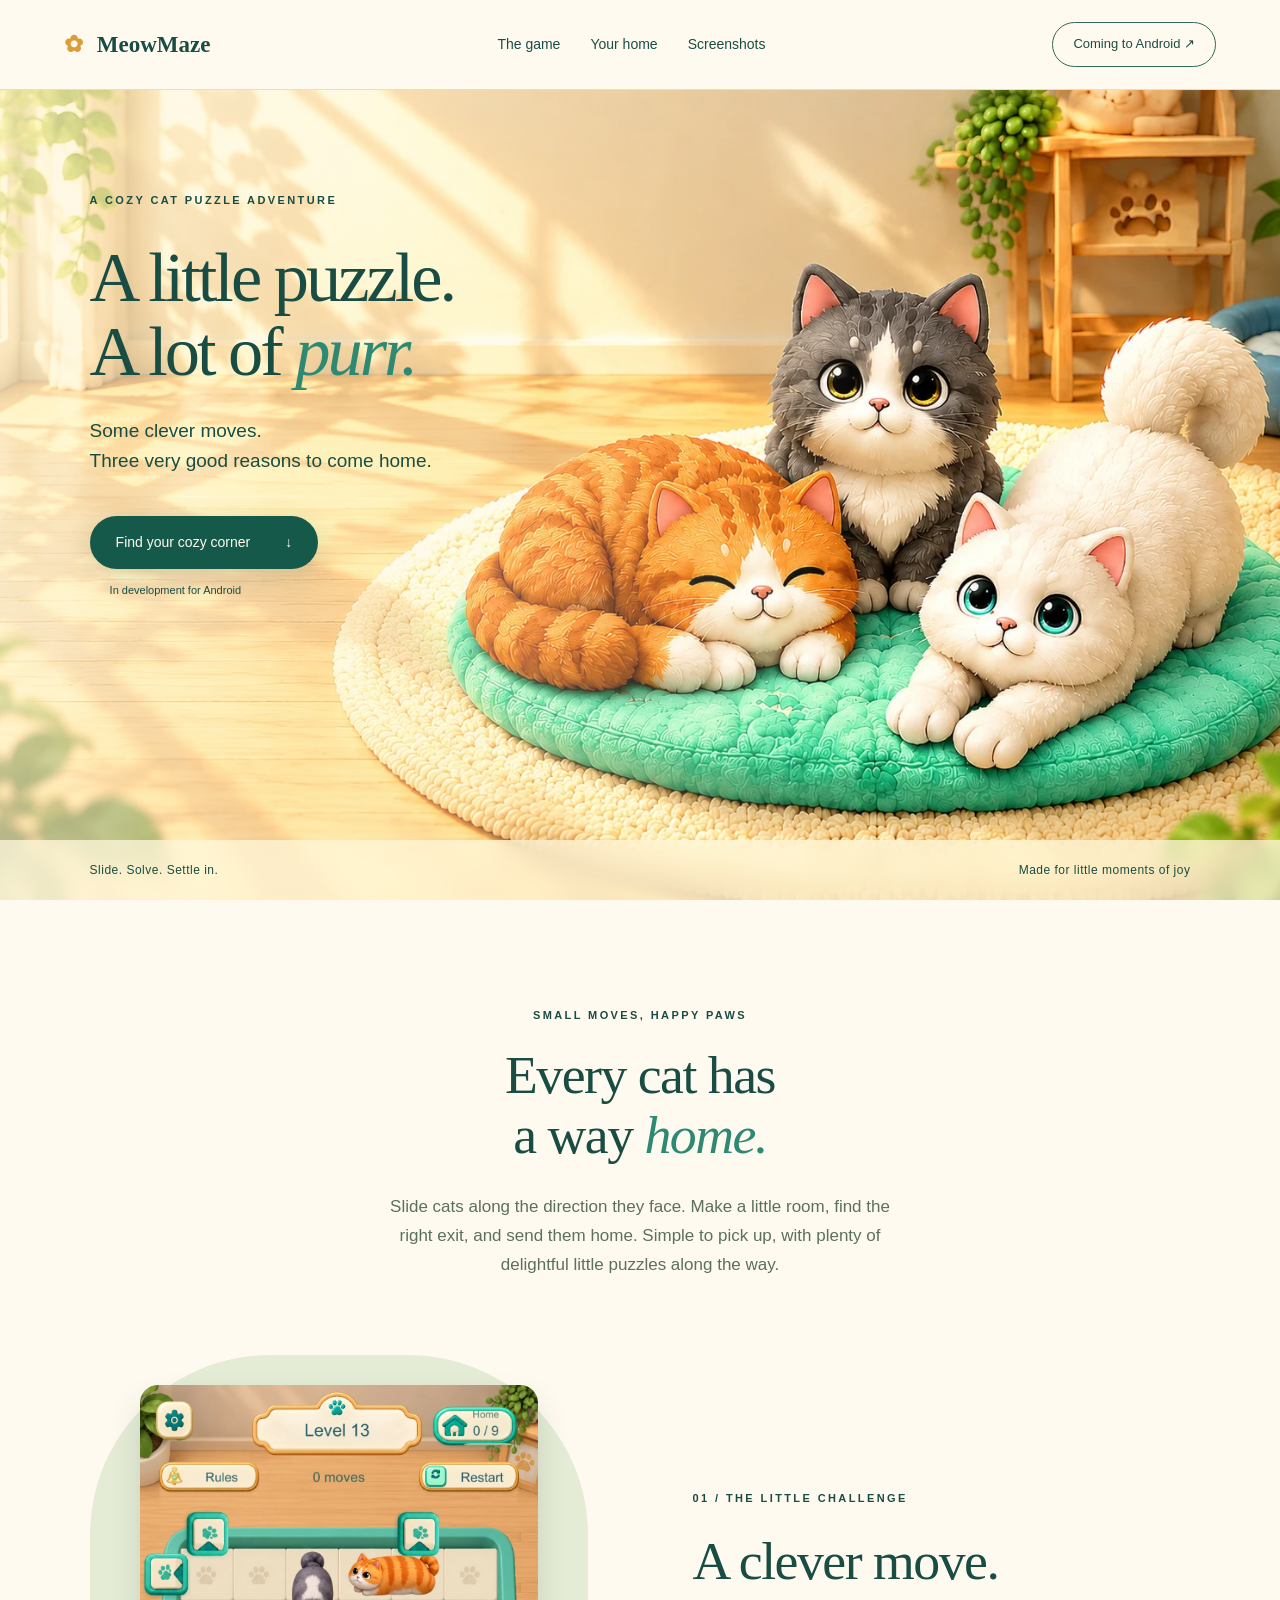
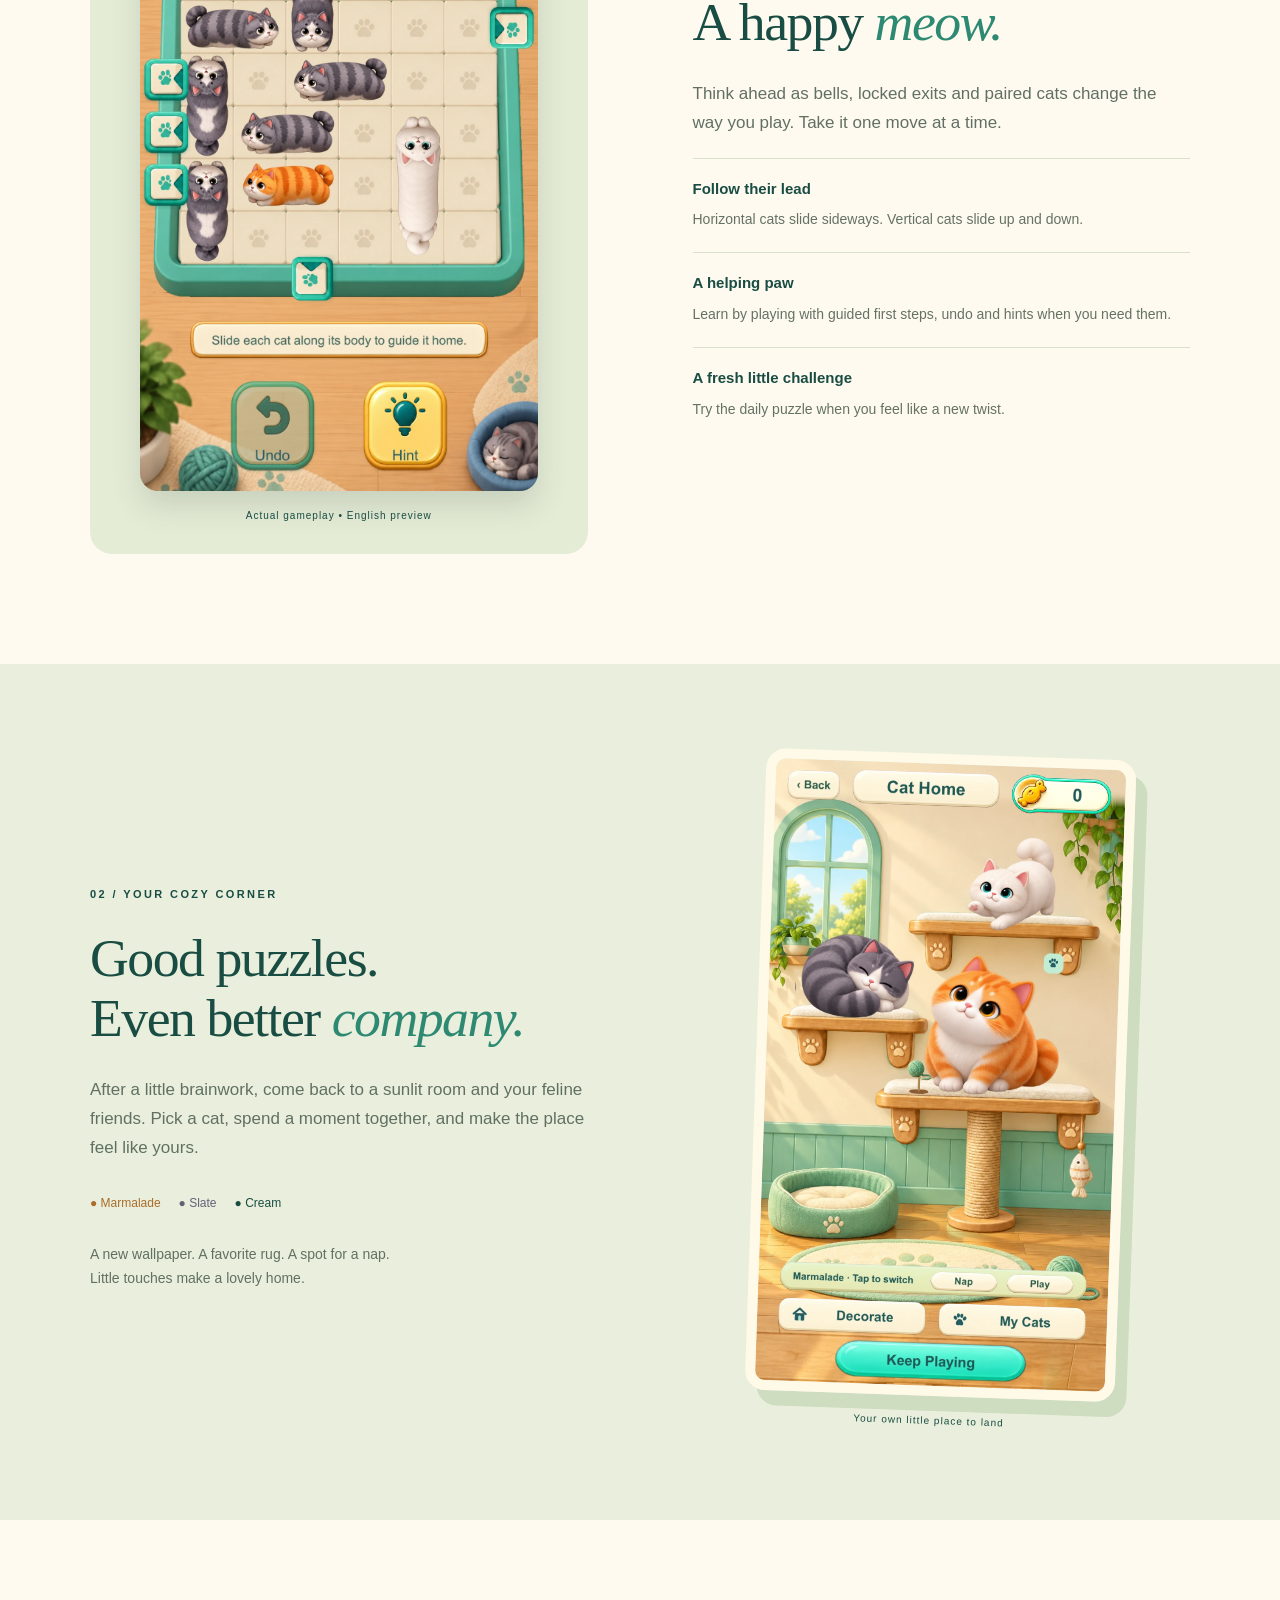
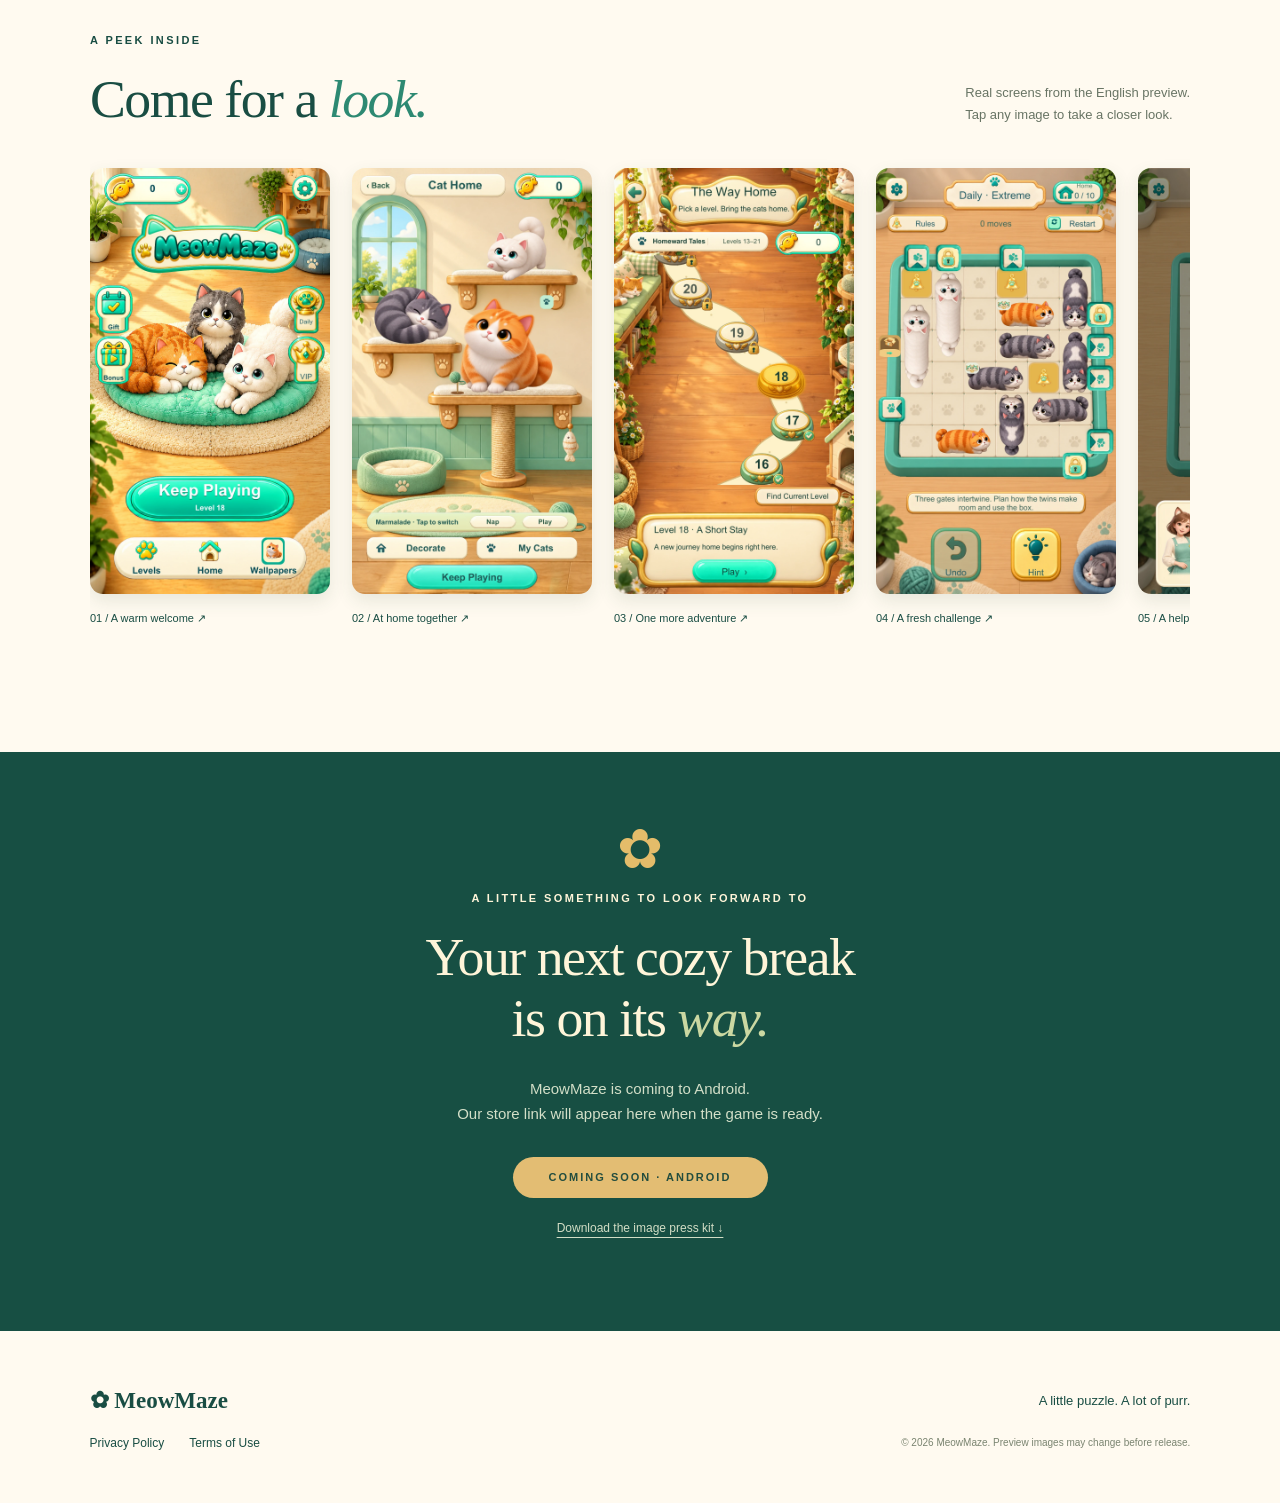
==== index.html @ b41af933 "Publish MeowMaze website" ====
<!doctype html><html lang="en"><head><meta charset="utf-8"><meta name="viewport" content="width=device-width,initial-scale=1"><meta name="theme-color" content="#114e46"><title>MeowMaze — A cozy cat puzzle adventure</title><meta name="description" content="Slide adorable cats, untangle clever puzzles, and settle into a little home of your own. Discover MeowMaze, a cozy puzzle adventure coming to Android."><meta property="og:title" content="MeowMaze"><meta property="og:description" content="A little puzzle. A lot of purr."><meta property="og:image" content="https://lsy-game.github.io/meowmaze/assets/01-main-menu.webp?v=20261106"><link rel="icon" href="./assets/icon.png"><link rel="stylesheet" href="./style.css"></head><body>
<header><a class="wordmark" href="./" aria-label="MeowMaze home"><span aria-hidden="true">✿</span> MeowMaze</a><nav aria-label="Main navigation"><a href="#game">The game</a><a href="#home">Your home</a><a href="#screenshots">Screenshots</a></nav><a class="nav-cta" href="#release">Coming to Android ↗</a></header>
<main><section class="hero"><img class="hero-art" src="./assets/hero.webp" alt="Marmalade, Slate and Cream relaxing together on their mint cushion"><div class="hero-copy"><p class="eyebrow">A COZY CAT PUZZLE ADVENTURE</p><h1>A little puzzle.<br>A lot of <em>purr.</em></h1><p>Some clever moves.<br>Three very good reasons to come home.</p><a class="button" href="#game">Find your cozy corner <span>↓</span></a><span class="release-note">In development for Android</span></div><div class="hero-footer"><span>Slide. Solve. Settle in.</span><span>Made for little moments of joy</span></div></section>
<section class="intro" id="game"><p class="eyebrow">SMALL MOVES, HAPPY PAWS</p><h2>Every cat has<br>a way <em>home.</em></h2><p>Slide cats along the direction they face. Make a little room, find the right exit, and send them home. Simple to pick up, with plenty of delightful little puzzles along the way.</p></section>
<section class="play-story wrap"><div class="screenshot-stack"><img src="./assets/04-slide-puzzle.webp?v=20261106" alt="English gameplay showing cats and exits on a sliding puzzle board" loading="lazy"><span class="photo-caption">Actual gameplay • English preview</span></div><div class="story-copy"><span class="chapter">01 / THE LITTLE CHALLENGE</span><h2>A clever move.<br>A happy <em>meow.</em></h2><p>Think ahead as bells, locked exits and paired cats change the way you play. Take it one move at a time.</p><div class="detail"><b>Follow their lead</b><p>Horizontal cats slide sideways. Vertical cats slide up and down.</p></div><div class="detail"><b>A helping paw</b><p>Learn by playing with guided first steps, undo and hints when you need them.</p></div><div class="detail"><b>A fresh little challenge</b><p>Try the daily puzzle when you feel like a new twist.</p></div></div></section>
<section class="home-story" id="home"><div class="home-inner wrap"><div class="story-copy"><span class="chapter">02 / YOUR COZY CORNER</span><h2>Good puzzles.<br>Even better <em>company.</em></h2><p>After a little brainwork, come back to a sunlit room and your feline friends. Pick a cat, spend a moment together, and make the place feel like yours.</p><div class="cat-names"><span>● Marmalade</span><span>● Slate</span><span>● Cream</span></div><p class="quiet">A new wallpaper. A favorite rug. A spot for a nap.<br>Little touches make a lovely home.</p></div><div class="home-photo"><img src="./assets/02-cat-home.webp?v=20261106" alt="The cat home with a sunny window, three cats and mint furnishings" loading="lazy"><span class="photo-caption">Your own little place to land</span></div></div></section>
<section class="gallery wrap" id="screenshots"><div class="gallery-heading"><div><p class="eyebrow">A PEEK INSIDE</p><h2>Come for a <em>look.</em></h2></div><p>Real screens from the English preview.<br>Tap any image to take a closer look.</p></div><div class="gallery-track">
<button class="shot" data-screen="01-main-menu" data-caption="A warm welcome"><img src="./assets/01-main-menu.webp?v=20261106" alt="Main menu" loading="lazy"><span>01 / A warm welcome ↗</span></button><button class="shot" data-screen="02-cat-home" data-caption="Your cozy cat home"><img src="./assets/02-cat-home.webp?v=20261106" alt="Cat home" loading="lazy"><span>02 / At home together ↗</span></button><button class="shot" data-screen="03-homeward-trail" data-caption="The homeward trail"><img src="./assets/03-homeward-trail.webp?v=20261106" alt="Level selection trail" loading="lazy"><span>03 / One more adventure ↗</span></button><button class="shot" data-screen="05-daily-challenge" data-caption="A daily puzzle"><img src="./assets/05-daily-challenge.webp?v=20261106" alt="Daily challenge puzzle" loading="lazy"><span>04 / A fresh challenge ↗</span></button><button class="shot" data-screen="06-first-lesson" data-caption="Your first little lesson"><img src="./assets/06-first-lesson.webp?v=20261106" alt="English first lesson with the cat guide" loading="lazy"><span>05 / A helping paw ↗</span></button><button class="shot" data-screen="07-decorate" data-caption="Make yourself at home"><img src="./assets/07-decorate.webp?v=20261106" alt="Decoration preview" loading="lazy"><span>06 / Make it yours ↗</span></button></div></section>
<section class="release" id="release"><span aria-hidden="true" class="flower">✿</span><p class="eyebrow">A LITTLE SOMETHING TO LOOK FORWARD TO</p><h2>Your next cozy break<br>is on its <em>way.</em></h2><p>MeowMaze is coming to Android.<br>Our store link will appear here when the game is ready.</p><span class="coming">COMING SOON · ANDROID</span><a href="./press-kit.zip" class="press-link" download>Download the image press kit ↓</a></section></main>
<footer><a class="wordmark" href="./">✿ MeowMaze</a><p>A little puzzle. A lot of purr.</p><div><a href="./privacy.html">Privacy Policy</a><a href="./terms.html">Terms of Use</a></div><small>© 2026 MeowMaze. Preview images may change before release.</small></footer>
<dialog id="lightbox"><button class="close" aria-label="Close screenshot">×</button><button class="prev" aria-label="Previous screenshot">‹</button><figure><img alt=""><figcaption></figcaption></figure><button class="next" aria-label="Next screenshot">›</button></dialog><script src="./app.js?v=20261106"></script></body></html>
---- style.css ----
@font-face{font-family:unused;src:local('Georgia')}*{box-sizing:border-box}html{scroll-behavior:smooth;scroll-padding-top:90px}body{margin:0;color:#194d43;background:#fffaf0;font:17px/1.7 'Trebuchet MS',Arial,sans-serif}a{color:inherit}button{font:inherit}header{height:90px;padding:0 5%;display:flex;align-items:center;justify-content:space-between;gap:22px;background:#fffaf0;border-bottom:1px solid #dbe3cc}header a{text-decoration:none}nav{display:flex;gap:30px;font-size:14px}.wordmark{font-family:Georgia,serif;font-size:23px;font-weight:bold;white-space:nowrap}.wordmark span{color:#dc9d39;margin-right:8px}.nav-cta{font-size:13px;border:1px solid #336957;border-radius:30px;padding:10px 20px}.hero{position:relative;min-height:690px;height:calc(100svh - 90px);max-height:930px;overflow:hidden;background:#f6e6bd}.hero-art{width:100%;height:100%;position:absolute;object-fit:cover;object-position:center}.hero:after{content:'';position:absolute;inset:0;background:linear-gradient(90deg,#fff4d5a6,transparent 70%);pointer-events:none}.hero-copy{position:relative;z-index:1;padding:7% 0 100px 7%;max-width:660px}.eyebrow,.chapter{font-size:11px;letter-spacing:2.4px;font-weight:bold}.hero h1{font:clamp(50px,5.5vw,88px)/1.04 Georgia,serif;letter-spacing:-3px;margin:32px 0 28px}em{font-weight:normal;color:#2d8972}.hero-copy>p:not(.eyebrow){font-size:19px;line-height:1.6}.button{display:inline-flex;align-items:center;gap:35px;background:#15594b;color:#fffdeb;border-radius:40px;padding:15px 26px;text-decoration:none;font-size:14px;margin-top:20px;box-shadow:0 8px 24px #153f3b22}.button:hover{background:#23846c}.release-note{display:block;font-size:11px;margin:12px 20px}.hero-footer{position:absolute;z-index:2;bottom:0;width:100%;display:flex;justify-content:space-between;padding:20px 7%;background:#fff8dcbd;backdrop-filter:blur(10px);font-size:12px;letter-spacing:.5px}.wrap{max-width:1180px;margin:auto;padding-left:40px;padding-right:40px}h2{font:clamp(38px,4.2vw,64px)/1.12 Georgia,serif;letter-spacing:-1.5px;margin:20px 0 28px}.intro{text-align:center;max-width:650px;padding:95px 30px 75px;margin:auto}.intro>p:last-child{max-width:530px;margin:0 auto;color:#5c7060}.play-story{display:grid;grid-template-columns:1fr 1fr;align-items:center;gap:105px;padding-bottom:110px}.screenshot-stack{position:relative;padding:30px 50px;background:#e5ecd6;border-radius:180px 180px 22px 22px}.screenshot-stack img{display:block;width:100%;border-radius:18px;box-shadow:0 16px 30px #283c3326}.photo-caption{display:block;text-align:center;font-size:10px;letter-spacing:1px;margin-top:16px}.story-copy>p{color:#617063}.detail{border-top:1px solid #dbe0cd;padding-top:16px;margin-top:20px}.detail b{font-size:15px}.detail p{font-size:14px;margin:5px 0;color:#647264}.home-story{background:#e9efdc;padding:90px 0}.home-inner{display:grid;grid-template-columns:1fr 1fr;gap:100px;align-items:center}.home-photo{max-width:370px;margin:auto;transform:rotate(2deg)}.home-photo img{width:100%;display:block;border:10px solid #fff9e8;box-shadow:12px 15px 0 #cedcc0;border-radius:20px}.cat-names{display:flex;flex-wrap:wrap;gap:18px;font-size:12px;margin:30px 0}.cat-names span:first-child{color:#aa6c29}.cat-names span:nth-child(2){color:#616177}.quiet{font-size:14px}.gallery{padding-top:100px;padding-bottom:100px}.gallery-heading{display:flex;align-items:end;justify-content:space-between;gap:20px}.gallery-heading>p{font-size:13px;color:#687464;padding-bottom:18px}.gallery-track{display:flex;gap:22px;overflow-x:auto;padding:10px 0 24px;scroll-snap-type:x mandatory;scrollbar-color:#8da985 #ecefdf;scrollbar-width:thin}.shot{background:none;border:0;padding:0;cursor:zoom-in;flex:0 0 240px;text-align:left;color:inherit;scroll-snap-align:start}.shot img{width:100%;display:block;border-radius:13px;box-shadow:0 7px 18px #2e50331c}.shot span{display:block;font-size:11px;padding-top:15px}.shot:hover img{outline:3px solid #68ad94;outline-offset:4px}.release{text-align:center;padding:70px 25px 90px;background:#174f43;color:#fff5d9}.release em{color:#cbd8a2}.release p:not(.eyebrow){color:#d3dfc8;font-size:15px}.flower{font-size:55px;line-height:1;color:#e4bc6a}.coming{display:block;background:#e3bd73;color:#234d3e;border-radius:30px;max-width:255px;margin:30px auto 15px;padding:11px;letter-spacing:2px;font-size:11px;font-weight:bold}.press-link{font-size:12px;color:#d2ddc5;text-underline-offset:5px}footer{padding:50px 7%;display:grid;grid-template-columns:1fr 1fr;gap:12px;align-items:center}footer a{text-decoration:none}footer p{font-size:13px;text-align:right;margin:0}footer>div{display:flex;gap:25px;font-size:12px}footer small{font-size:10px;text-align:right;color:#7a8470}dialog{background:#092e27f5;color:white;border:0;max-width:100vw;max-height:100svh;width:100vw;height:100svh;padding:30px}dialog::backdrop{background:#092e27df}dialog[open]{display:flex;align-items:center;justify-content:center;gap:25px}dialog figure{margin:0;text-align:center;height:100%;display:flex;flex-direction:column;align-items:center;justify-content:center}dialog figure img{max-height:calc(100% - 45px);max-width:75vw;border-radius:12px}dialog figcaption{font-size:13px;margin-top:12px}dialog button{background:transparent;border:1px solid #ffffff66;border-radius:50%;width:44px;height:44px;color:white;font-size:28px;cursor:pointer;flex-shrink:0}dialog .close{position:absolute;right:20px;top:15px;z-index:2}.legal{max-width:850px;margin:auto;padding:60px 28px 90px}.legal h1{font:52px Georgia,serif}.legal h2{font:28px Georgia,serif;letter-spacing:0;margin-top:40px}.legal p,.legal li{font-size:15px;color:#526451}.draft{border-left:3px solid #c18c37;background:#f4ead1;padding:18px 23px}.legal .date{font-size:12px;letter-spacing:1px}
@media(max-width:760px){header{height:72px;padding:0 20px}.wordmark{font-size:18px}nav{display:none}.nav-cta{font-size:10px;padding:7px 12px}.hero{min-height:790px;height:calc(100svh - 72px);max-height:980px}.hero-art{object-position:64% bottom}.hero:after{background:linear-gradient(#fff4d5d9 0%,#fff4d582 40%,transparent 60%)}.hero-copy{padding:35px 24px;max-width:100%}.hero h1{font-size:52px;letter-spacing:-2px;margin:22px 0 16px}.hero-copy>p:not(.eyebrow){font-size:15px}.hero-copy .button{margin-top:5px;padding:12px 22px}.hero-footer{padding:12px 24px;font-size:10px}.hero-footer span:last-child{display:none}.eyebrow,.chapter{font-size:9px}.intro{padding:65px 25px 50px}.wrap{padding-left:25px;padding-right:25px}.play-story{grid-template-columns:1fr;gap:50px;padding-bottom:65px}.screenshot-stack{max-width:340px;margin:auto;padding:25px 40px}.story-copy h2{font-size:42px}.home-story{padding:60px 0}.home-inner{grid-template-columns:1fr;gap:35px}.home-photo{max-width:310px}.gallery{padding-top:60px;padding-bottom:60px}.gallery-heading{display:block}.gallery-heading h2{font-size:39px}.shot{flex-basis:210px}.release{padding:55px 22px}.release h2{font-size:40px}footer{grid-template-columns:1fr;padding:35px 25px}footer p,footer small{text-align:left}dialog{padding:55px 8px 20px}dialog[open]{gap:8px}dialog button{width:30px;height:35px;font-size:22px}dialog figure img{max-width:calc(100vw - 95px)}.legal h1{font-size:40px}}@media(prefers-reduced-motion:reduce){html{scroll-behavior:auto}}
@media(max-width:760px){.hero{background:linear-gradient(#fff4d5,#f5dfaf)}.hero-art{width:170%;height:auto;left:-70%;bottom:34px;object-fit:contain;object-position:center}.hero:after{background:linear-gradient(#fff4d5 0%,#fff4d5c9 35%,#fff4d500 65%)}}
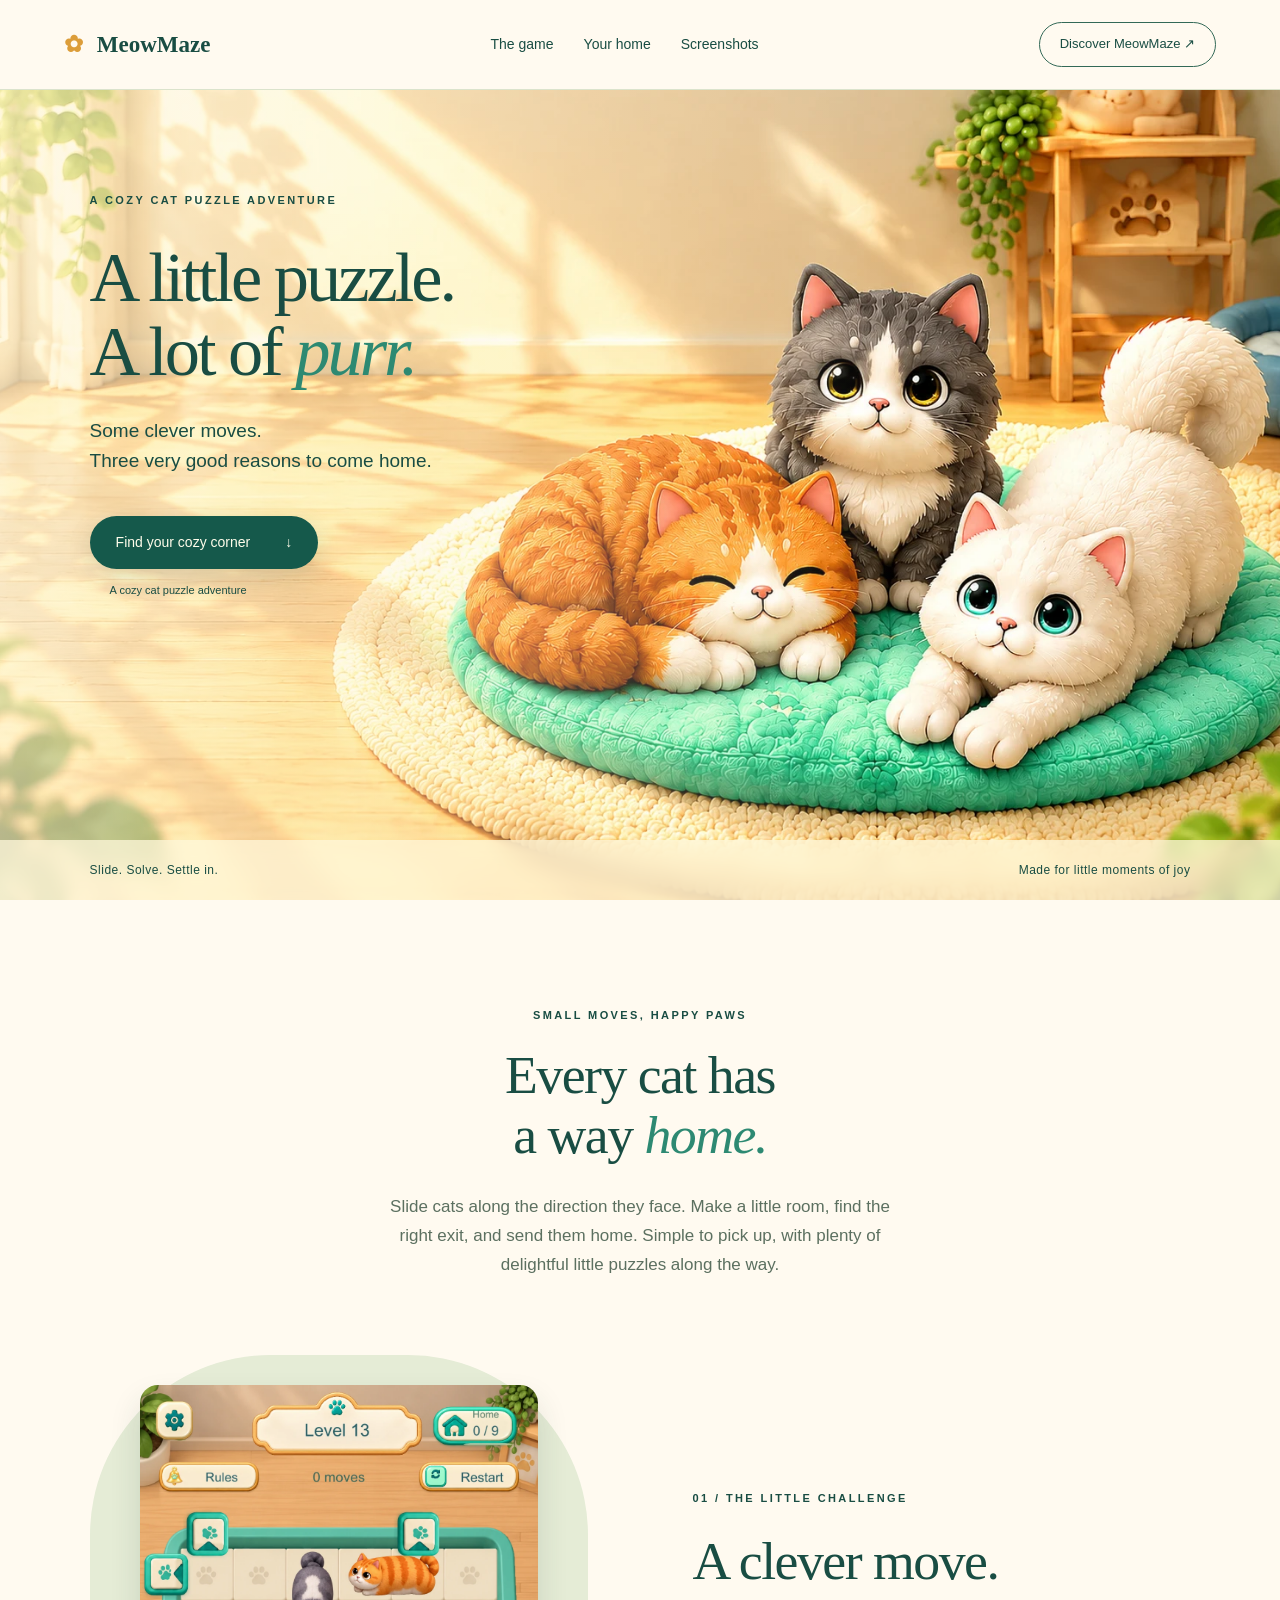
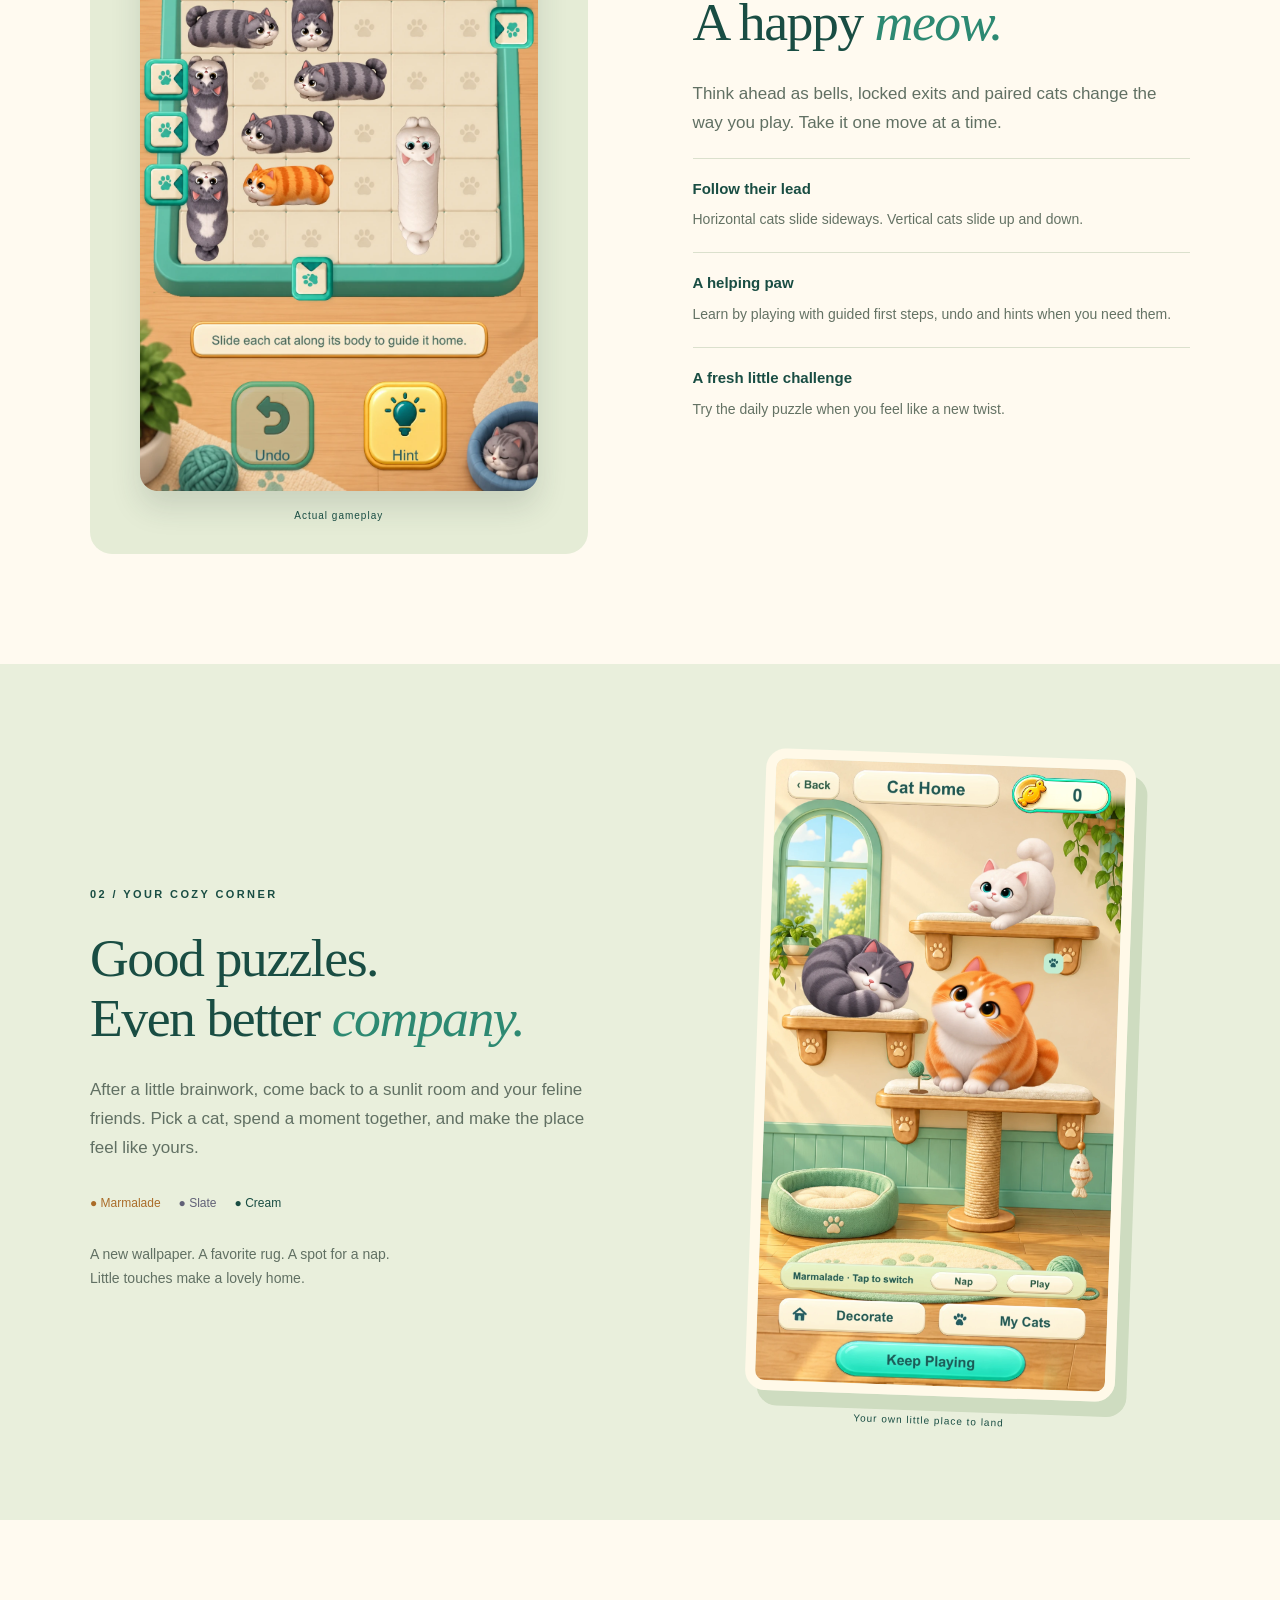
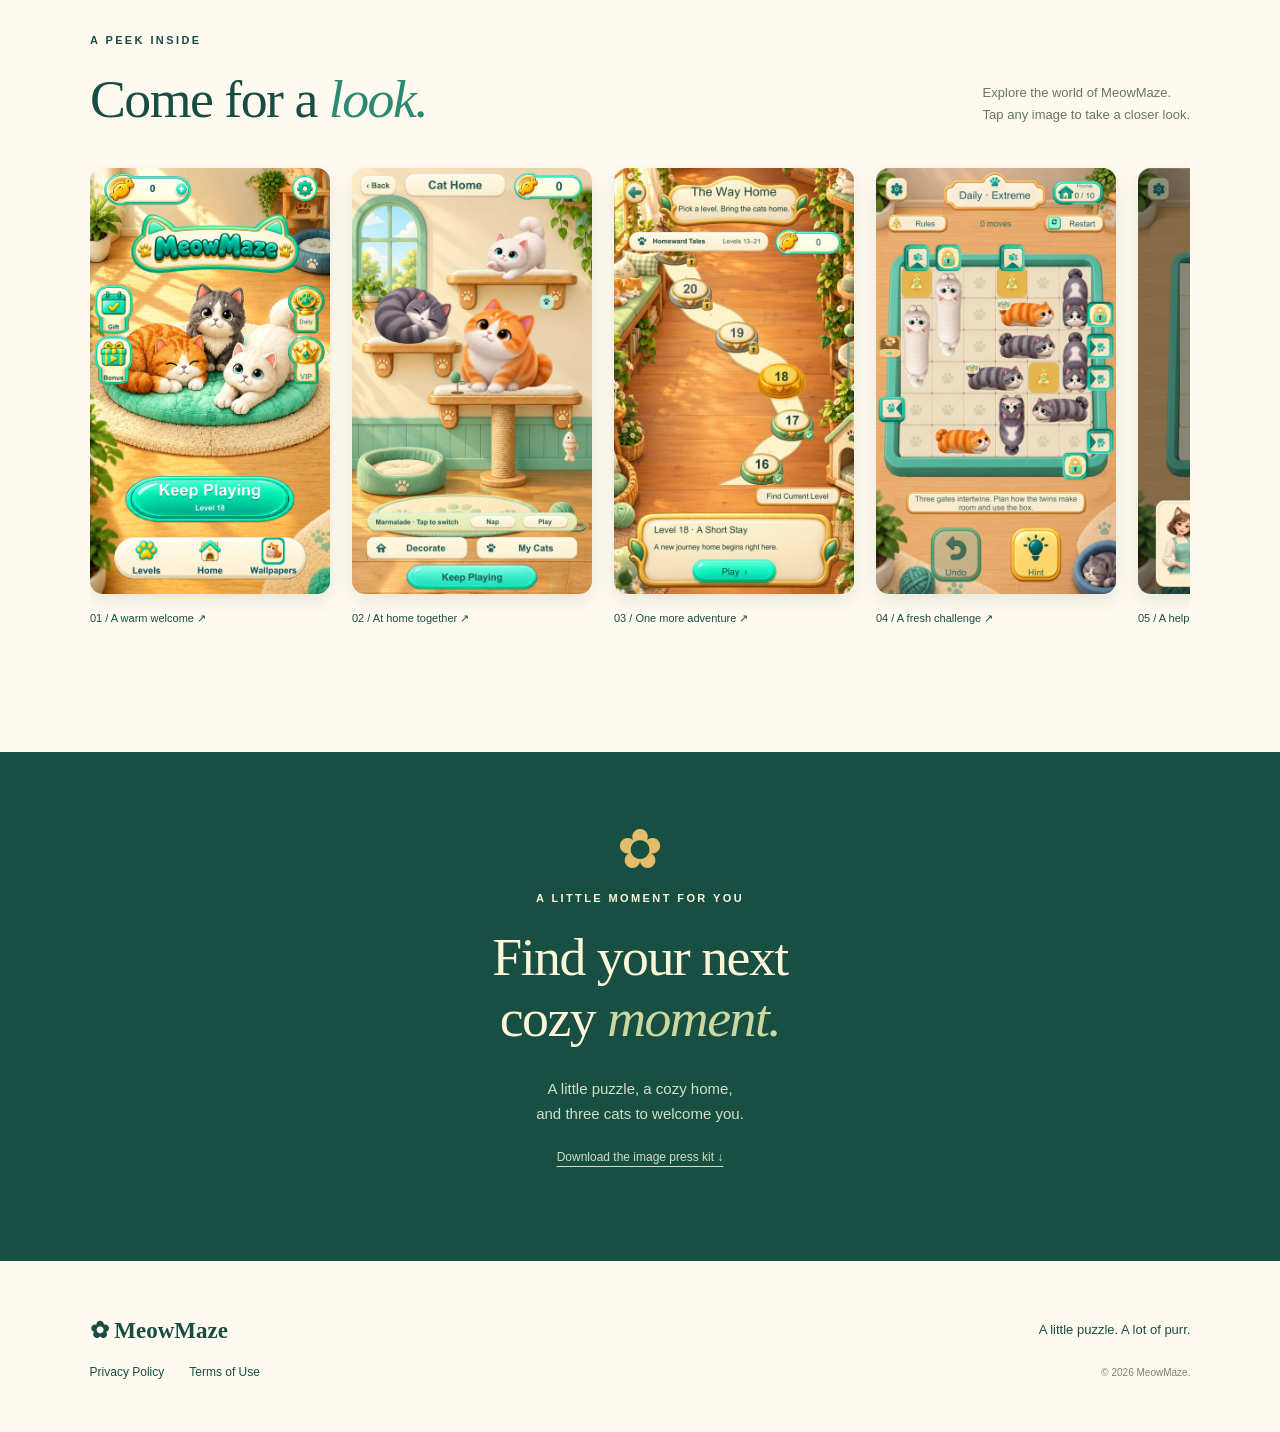
==== commit ddbf2799: "Remove development notices from website" ====
--- a/index.html
+++ b/index.html
@@ -1,11 +1,11 @@
-<!doctype html><html lang="en"><head><meta charset="utf-8"><meta name="viewport" content="width=device-width,initial-scale=1"><meta name="theme-color" content="#114e46"><title>MeowMaze — A cozy cat puzzle adventure</title><meta name="description" content="Slide adorable cats, untangle clever puzzles, and settle into a little home of your own. Discover MeowMaze, a cozy puzzle adventure coming to Android."><meta property="og:title" content="MeowMaze"><meta property="og:description" content="A little puzzle. A lot of purr."><meta property="og:image" content="https://lsy-game.github.io/meowmaze/assets/01-main-menu.webp?v=20261106"><link rel="icon" href="./assets/icon.png"><link rel="stylesheet" href="./style.css"></head><body>
-<header><a class="wordmark" href="./" aria-label="MeowMaze home"><span aria-hidden="true">✿</span> MeowMaze</a><nav aria-label="Main navigation"><a href="#game">The game</a><a href="#home">Your home</a><a href="#screenshots">Screenshots</a></nav><a class="nav-cta" href="#release">Coming to Android ↗</a></header>
-<main><section class="hero"><img class="hero-art" src="./assets/hero.webp" alt="Marmalade, Slate and Cream relaxing together on their mint cushion"><div class="hero-copy"><p class="eyebrow">A COZY CAT PUZZLE ADVENTURE</p><h1>A little puzzle.<br>A lot of <em>purr.</em></h1><p>Some clever moves.<br>Three very good reasons to come home.</p><a class="button" href="#game">Find your cozy corner <span>↓</span></a><span class="release-note">In development for Android</span></div><div class="hero-footer"><span>Slide. Solve. Settle in.</span><span>Made for little moments of joy</span></div></section>
+<!doctype html><html lang="en"><head><meta charset="utf-8"><meta name="viewport" content="width=device-width,initial-scale=1"><meta name="theme-color" content="#114e46"><title>MeowMaze — A cozy cat puzzle adventure</title><meta name="description" content="Slide adorable cats, untangle clever puzzles, and settle into a little home of your own. Discover MeowMaze, a cozy puzzle adventure."><meta property="og:title" content="MeowMaze"><meta property="og:description" content="A little puzzle. A lot of purr."><meta property="og:image" content="https://lsy-game.github.io/meowmaze/assets/01-main-menu.webp?v=20261106"><link rel="icon" href="./assets/icon.png"><link rel="stylesheet" href="./style.css"></head><body>
+<header><a class="wordmark" href="./" aria-label="MeowMaze home"><span aria-hidden="true">✿</span> MeowMaze</a><nav aria-label="Main navigation"><a href="#game">The game</a><a href="#home">Your home</a><a href="#screenshots">Screenshots</a></nav><a class="nav-cta" href="#release">Discover MeowMaze ↗</a></header>
+<main><section class="hero"><img class="hero-art" src="./assets/hero.webp" alt="Marmalade, Slate and Cream relaxing together on their mint cushion"><div class="hero-copy"><p class="eyebrow">A COZY CAT PUZZLE ADVENTURE</p><h1>A little puzzle.<br>A lot of <em>purr.</em></h1><p>Some clever moves.<br>Three very good reasons to come home.</p><a class="button" href="#game">Find your cozy corner <span>↓</span></a><span class="release-note">A cozy cat puzzle adventure</span></div><div class="hero-footer"><span>Slide. Solve. Settle in.</span><span>Made for little moments of joy</span></div></section>
 <section class="intro" id="game"><p class="eyebrow">SMALL MOVES, HAPPY PAWS</p><h2>Every cat has<br>a way <em>home.</em></h2><p>Slide cats along the direction they face. Make a little room, find the right exit, and send them home. Simple to pick up, with plenty of delightful little puzzles along the way.</p></section>
-<section class="play-story wrap"><div class="screenshot-stack"><img src="./assets/04-slide-puzzle.webp?v=20261106" alt="English gameplay showing cats and exits on a sliding puzzle board" loading="lazy"><span class="photo-caption">Actual gameplay • English preview</span></div><div class="story-copy"><span class="chapter">01 / THE LITTLE CHALLENGE</span><h2>A clever move.<br>A happy <em>meow.</em></h2><p>Think ahead as bells, locked exits and paired cats change the way you play. Take it one move at a time.</p><div class="detail"><b>Follow their lead</b><p>Horizontal cats slide sideways. Vertical cats slide up and down.</p></div><div class="detail"><b>A helping paw</b><p>Learn by playing with guided first steps, undo and hints when you need them.</p></div><div class="detail"><b>A fresh little challenge</b><p>Try the daily puzzle when you feel like a new twist.</p></div></div></section>
+<section class="play-story wrap"><div class="screenshot-stack"><img src="./assets/04-slide-puzzle.webp?v=20261106" alt="English gameplay showing cats and exits on a sliding puzzle board" loading="lazy"><span class="photo-caption">Actual gameplay</span></div><div class="story-copy"><span class="chapter">01 / THE LITTLE CHALLENGE</span><h2>A clever move.<br>A happy <em>meow.</em></h2><p>Think ahead as bells, locked exits and paired cats change the way you play. Take it one move at a time.</p><div class="detail"><b>Follow their lead</b><p>Horizontal cats slide sideways. Vertical cats slide up and down.</p></div><div class="detail"><b>A helping paw</b><p>Learn by playing with guided first steps, undo and hints when you need them.</p></div><div class="detail"><b>A fresh little challenge</b><p>Try the daily puzzle when you feel like a new twist.</p></div></div></section>
 <section class="home-story" id="home"><div class="home-inner wrap"><div class="story-copy"><span class="chapter">02 / YOUR COZY CORNER</span><h2>Good puzzles.<br>Even better <em>company.</em></h2><p>After a little brainwork, come back to a sunlit room and your feline friends. Pick a cat, spend a moment together, and make the place feel like yours.</p><div class="cat-names"><span>● Marmalade</span><span>● Slate</span><span>● Cream</span></div><p class="quiet">A new wallpaper. A favorite rug. A spot for a nap.<br>Little touches make a lovely home.</p></div><div class="home-photo"><img src="./assets/02-cat-home.webp?v=20261106" alt="The cat home with a sunny window, three cats and mint furnishings" loading="lazy"><span class="photo-caption">Your own little place to land</span></div></div></section>
-<section class="gallery wrap" id="screenshots"><div class="gallery-heading"><div><p class="eyebrow">A PEEK INSIDE</p><h2>Come for a <em>look.</em></h2></div><p>Real screens from the English preview.<br>Tap any image to take a closer look.</p></div><div class="gallery-track">
-<button class="shot" data-screen="01-main-menu" data-caption="A warm welcome"><img src="./assets/01-main-menu.webp?v=20261106" alt="Main menu" loading="lazy"><span>01 / A warm welcome ↗</span></button><button class="shot" data-screen="02-cat-home" data-caption="Your cozy cat home"><img src="./assets/02-cat-home.webp?v=20261106" alt="Cat home" loading="lazy"><span>02 / At home together ↗</span></button><button class="shot" data-screen="03-homeward-trail" data-caption="The homeward trail"><img src="./assets/03-homeward-trail.webp?v=20261106" alt="Level selection trail" loading="lazy"><span>03 / One more adventure ↗</span></button><button class="shot" data-screen="05-daily-challenge" data-caption="A daily puzzle"><img src="./assets/05-daily-challenge.webp?v=20261106" alt="Daily challenge puzzle" loading="lazy"><span>04 / A fresh challenge ↗</span></button><button class="shot" data-screen="06-first-lesson" data-caption="Your first little lesson"><img src="./assets/06-first-lesson.webp?v=20261106" alt="English first lesson with the cat guide" loading="lazy"><span>05 / A helping paw ↗</span></button><button class="shot" data-screen="07-decorate" data-caption="Make yourself at home"><img src="./assets/07-decorate.webp?v=20261106" alt="Decoration preview" loading="lazy"><span>06 / Make it yours ↗</span></button></div></section>
-<section class="release" id="release"><span aria-hidden="true" class="flower">✿</span><p class="eyebrow">A LITTLE SOMETHING TO LOOK FORWARD TO</p><h2>Your next cozy break<br>is on its <em>way.</em></h2><p>MeowMaze is coming to Android.<br>Our store link will appear here when the game is ready.</p><span class="coming">COMING SOON · ANDROID</span><a href="./press-kit.zip" class="press-link" download>Download the image press kit ↓</a></section></main>
-<footer><a class="wordmark" href="./">✿ MeowMaze</a><p>A little puzzle. A lot of purr.</p><div><a href="./privacy.html">Privacy Policy</a><a href="./terms.html">Terms of Use</a></div><small>© 2026 MeowMaze. Preview images may change before release.</small></footer>
+<section class="gallery wrap" id="screenshots"><div class="gallery-heading"><div><p class="eyebrow">A PEEK INSIDE</p><h2>Come for a <em>look.</em></h2></div><p>Explore the world of MeowMaze.<br>Tap any image to take a closer look.</p></div><div class="gallery-track">
+<button class="shot" data-screen="01-main-menu" data-caption="A warm welcome"><img src="./assets/01-main-menu.webp?v=20261106" alt="Main menu" loading="lazy"><span>01 / A warm welcome ↗</span></button><button class="shot" data-screen="02-cat-home" data-caption="Your cozy cat home"><img src="./assets/02-cat-home.webp?v=20261106" alt="Cat home" loading="lazy"><span>02 / At home together ↗</span></button><button class="shot" data-screen="03-homeward-trail" data-caption="The homeward trail"><img src="./assets/03-homeward-trail.webp?v=20261106" alt="Level selection trail" loading="lazy"><span>03 / One more adventure ↗</span></button><button class="shot" data-screen="05-daily-challenge" data-caption="A daily puzzle"><img src="./assets/05-daily-challenge.webp?v=20261106" alt="Daily challenge puzzle" loading="lazy"><span>04 / A fresh challenge ↗</span></button><button class="shot" data-screen="06-first-lesson" data-caption="Your first little lesson"><img src="./assets/06-first-lesson.webp?v=20261106" alt="English first lesson with the cat guide" loading="lazy"><span>05 / A helping paw ↗</span></button><button class="shot" data-screen="07-decorate" data-caption="Make yourself at home"><img src="./assets/07-decorate.webp?v=20261106" alt="Home decoration" loading="lazy"><span>06 / Make it yours ↗</span></button></div></section>
+<section class="release" id="release"><span aria-hidden="true" class="flower">✿</span><p class="eyebrow">A LITTLE MOMENT FOR YOU</p><h2>Find your next<br>cozy <em>moment.</em></h2><p>A little puzzle, a cozy home,<br>and three cats to welcome you.</p><a href="./press-kit.zip" class="press-link" download>Download the image press kit ↓</a></section></main>
+<footer><a class="wordmark" href="./">✿ MeowMaze</a><p>A little puzzle. A lot of purr.</p><div><a href="./privacy.html">Privacy Policy</a><a href="./terms.html">Terms of Use</a></div><small>© 2026 MeowMaze.</small></footer>
 <dialog id="lightbox"><button class="close" aria-label="Close screenshot">×</button><button class="prev" aria-label="Previous screenshot">‹</button><figure><img alt=""><figcaption></figcaption></figure><button class="next" aria-label="Next screenshot">›</button></dialog><script src="./app.js?v=20261106"></script></body></html>
